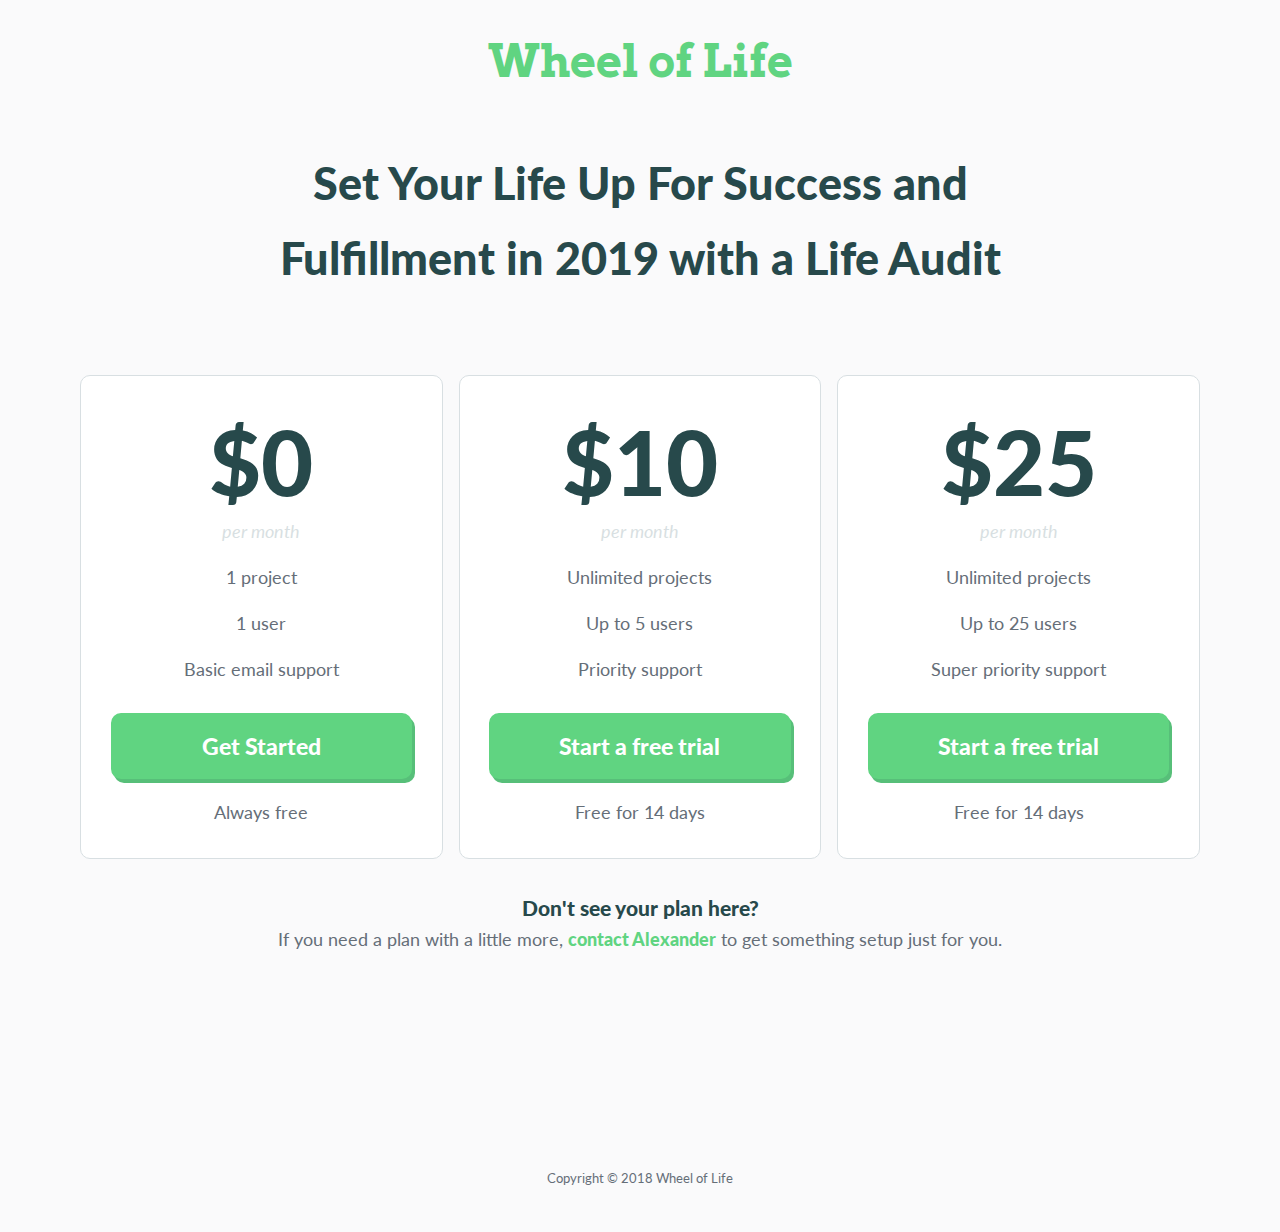
==== pricing.html @ 86a7bb22 "Init" ====
<!DOCTYPE html>
<html lang="en">
<head>

  <meta charset="utf-8" />
  <meta name="viewport" content="width=device-width,initial-scale=1.0">

  <title>Albatross | Smart project estimating</title>
  <meta name="description" content="Deliver software projects on time and under budget">
  <meta name="keywords" content="estimates, scoping, projects, project tracking">

  <link rel="stylesheet" type="text/css" href="assets/css/main.css" media="screen" />
  <link rel="stylesheet" type="text/css" href="assets/css/flexboxgrid.min.css" media="screen" />

  <!-- Hotjar Tracking Code for http://getalbatross.com/ -->
  <script>
      (function(h,o,t,j,a,r){
          h.hj=h.hj||function(){(h.hj.q=h.hj.q||[]).push(arguments)};
          h._hjSettings={hjid:584216,hjsv:5};
          a=o.getElementsByTagName('head')[0];
          r=o.createElement('script');r.async=1;
          r.src=t+h._hjSettings.hjid+j+h._hjSettings.hjsv;
          a.appendChild(r);
      })(window,document,'//static.hotjar.com/c/hotjar-','.js?sv=');
  </script>

  <script>
    (function(i,s,o,g,r,a,m){i['GoogleAnalyticsObject']=r;i[r]=i[r]||function(){
    (i[r].q=i[r].q||[]).push(arguments)},i[r].l=1*new Date();a=s.createElement(o),
    m=s.getElementsByTagName(o)[0];a.async=1;a.src=g;m.parentNode.insertBefore(a,m)
    })(window,document,'script','https://www.google-analytics.com/analytics.js','ga');

    ga('create', 'UA-50604120-3', 'auto');
    ga('send', 'pageview');

  </script>

</head>
<body>

  <header class="header cf" role="banner">
    <a href="index.html"><h1>Wheel of Life</h1></a>
  </header>

  <main class="main" role="main">
    <div class="row center-xs hero">
      <div class="col-sm-12 col-lg-9">
        <h1>
          Set Your Life Up For Success and Fulfillment in 2019 with a
          Life Audit
        </h1>
      </div>
    </div>
    <div class="row around-sm">

      <div class="col-xs-12 col-sm-4">
        <div class="pricing-container margin-top">
          <h1>$0</h1>
          <p class="grey">per month</p>
          <p class="margin-top">1 project<p>
          <p class="margin-top">1 user<p>
          <p class="margin-top">Basic email support<p>
          <a href="signup-1.html"><button>Get Started</button></a>
          <p class="margin-top">Always free</p>
        </div>
      </div>

      <div class="col-xs-12 col-sm-4">
        <div class="pricing-container margin-top">
          <h1>$10</h1>
          <p class="grey">per month</p>
          <p class="margin-top">Unlimited projects<p>
          <p class="margin-top">Up to 5 users<p>
          <p class="margin-top">Priority support<p>
          <a href="signup-2.html"><button>Start a free trial</button></a>
          <p class="margin-top">Free for 14 days</p>
        </div>
      </div>

      <div class="col-xs-12 col-sm-4">
        <div class="pricing-container margin-top">
          <h1>$25</h1>
          <p class="grey">per month</p>
          <p class="margin-top">Unlimited projects<p>
          <p class="margin-top">Up to 25 users<p>
          <p class="margin-top">Super priority support<p>
          <a href="signup-3.html"><button>Start a free trial</button></a>
          <p class="margin-top">Free for 14 days</p>
        </div>
      </div>

    </div>

    <div class="row center-xs">
      <div class="col-xs-12 col-sm-12">
        <h3>Don't see your plan here?</h3>
        <p>If you need a plan with a little more, <a href="mailto:alexandersyurchenko@gmail.com">contact Alexander</a> to get something setup just for you.</p>
      </div>
    </div>

  </main>

  <footer class="container">
    <p>Copyright © 2018 Wheel of Life</p>
  </footer>
</body>
</html>
---- assets/css/main.css ----
@import "https://fonts.googleapis.com/css?family=Lato:400,400i,900";
@import "https://fonts.googleapis.com/css?family=Arvo";
html {
  box-sizing: border-box;
  -webkit-font-smoothing: antialiased;
  -webkit-text-shadow: rgba(255, 255, 255, 0.01) 0 0 1px; }

*, *::before, *::after {
  box-sizing: inherit; }

body {
  background: #FAFAFB;
  color: #27494B;
  font-size: 18px;
  padding: 1rem; }

.header {
  border-bottom: none;
  margin: 0; }

hr {
  border-top: 1px solid #FAFAFB;
  border-left: none; }

body {
  line-height: 1.65;
  color: #27494B;
  font-family: "Lato", "Helvetica", sans-serif;
  font-size: 18px;
  font-style: normal; }

h1, h2, h3, h4, h5, h6 {
  color: #27494B;
  font-weight: 900;
  margin: 0; }

h1 {
  font-size: 2.5em; }

h2 {
  font-size: 1.45em; }

p {
  line-height: 1.65;
  color: #656E78;
  font-family: "Lato", "Helvetica", sans-serif;
  font-size: 1em;
  margin: 0; }
  p.bold {
    font-weight: 900; }
  p.grey {
    color: #D8DFE2;
    font-style: italic; }

a {
  color: #60D481;
  font-weight: 900;
  text-decoration: none; }

label {
  color: #D8DFE2;
  font-family: "Lato", "Helvetica", sans-serif;
  font-size: .65em; }

@media screen and (max-width: 900px) {
  h1 {
    font-size: 1.75em; } }
.base-margin-class, .margin-top, .margin-top-big, .margin-bottom, .margin-bottom-big, .padding-top, .padding-top-big, .padding-bottom, .padding-bottom-big, .padding-left-big {
  position: relative;
  display: block;
  width: 100%;
  overflow: hidden; }

.margin-top {
  margin-top: 1rem; }

.margin-top-big {
  margin-top: 2rem; }

.margin-bottom {
  margin-bottom: 1rem; }

.margin-bottom-big {
  margin-bottom: 2rem; }

.padding-top {
  padding-top: 1rem; }

.padding-top-big {
  padding-top: 2rem; }

.padding-bottom {
  padding-bottom: 1rem; }

.padding-bottom-big {
  padding-bottom: 2rem; }

.padding-left-big {
  padding-left: 2rem; }

.pull-left {
  float: left; }

.pull-right {
  float: right; }

.inline {
  display: inline; }

.jam-logo {
  margin: auto;
  position: relative;
  display: block;
  width: 25rem;
  height: 5rem;
  background-image: url("../../assets/images/jam-logo.svg");
  background-repeat: no-repeat;
  background-size: contain; }

@media (max-width: 900px) {
  .jam-logo {
    width: 20rem;
    height: 3rem; } }
button, [type='button'], [type='reset'], [type='submit'] {
  position: relative;
  box-shadow: 3px 4px 0 #57bf79;
  border-radius: 10px;
  border-width: 0;
  margin: 0;
  top: -3px;
  padding: 1rem 2rem;
  background-color: #60D481;
  color: #ffffff;
  font-family: "Lato", "Helvetica", sans-serif;
  font-size: 1.45rem;
  font-weight: 900;
  transition: 0.3s ease-in-out;
  outline: none;
  width: 100%;
  border: 3px solid #60D481; }
  button:hover, [type='button']:hover, [type='reset']:hover, [type='submit']:hover {
    cursor: pointer; }

[type='color'], [type='date'], [type='datetime'], [type='datetime-local'], [type='email'], [type='month'], [type='number'], [type='password'], [type='search'], [type='tel'], [type='text'], [type='time'], [type='url'], [type='week'], input:not([type]), textarea {
  outline: none;
  padding: 1rem;
  width: 100%;
  height: auto;
  border-radius: 8px;
  font-size: 1.25em;
  transition: 0.3s ease-in-out; }

.header {
  text-align: center; }
  .header h1 {
    color: #60D481;
    display: inline-block;
    font-family: "Arvo", sans-serif;
    font-weight: 900; }

.container {
  margin: 0 auto;
  max-width: 70rem; }

.row {
  padding: 1rem 0; }
  .row.hero {
    padding: 3rem 0; }

.main {
  margin: 0 auto;
  max-width: 70rem;
  padding: 0 0 10em 0; }

@media screen and (max-width: 900px) {
  .row.hero {
    padding: 1.5rem 0; } }
footer {
  padding: 1em 0;
  text-align: center; }
  footer p {
    font-size: 0.7em; }

.numbered-list .list-item {
  padding: 1rem 0; }
  .numbered-list .list-item .number {
    display: inline-block;
    font-size: 2.3rem;
    font-weight: 900;
    position: relative;
    width: 45px;
    vertical-align: top; }
    .numbered-list .list-item .number::after {
      content: '';
      background: #60D481;
      height: 80%;
      position: absolute;
      right: 0;
      top: 50%;
      transform: translateY(-50%);
      width: 5px; }
  .numbered-list .list-item .text {
    display: inline-block;
    padding: 0 0 0 1rem;
    width: calc(100% - 50px); }

.pricing-container {
  background: #ffffff;
  border: 1px solid #D8DFE2;
  border-radius: 10px;
  padding: 1.65em;
  text-align: center; }
  .pricing-container h1 {
    font-size: 5em;
    line-height: 7rem; }
    .pricing-container h1.custom {
      font-size: 3em; }
  .pricing-container button, .pricing-container [type='button'], .pricing-container [type='reset'], .pricing-container [type='submit'] {
    margin: 2rem 0 0 0; }

.signup-form [type='color'], .signup-form [type='date'], .signup-form [type='datetime'], .signup-form [type='datetime-local'], .signup-form [type='email'], .signup-form [type='month'], .signup-form [type='number'], .signup-form [type='password'], .signup-form [type='search'], .signup-form [type='tel'], .signup-form [type='text'], .signup-form [type='time'], .signup-form [type='url'], .signup-form [type='week'], .signup-form input:not([type]), .signup-form textarea {
  margin-right: 1em; }
.signup-form button, .signup-form [type='button'], .signup-form [type='reset'], .signup-form [type='submit'] {
  width: auto; }
.signup-form #mc_embed_signup_scroll {
  display: flex; }

@media screen and (max-width: 900px) {
  .signup-form #mc_embed_signup_scroll {
    display: flex;
    flex-wrap: wrap; }
    .signup-form #mc_embed_signup_scroll button, .signup-form #mc_embed_signup_scroll [type='button'], .signup-form #mc_embed_signup_scroll [type='reset'], .signup-form #mc_embed_signup_scroll [type='submit'] {
      margin-top: 1em; } }

/*# sourceMappingURL=main.css.map */
---- assets/css/flexboxgrid.min.css ----
.container,.container-fluid{margin-right:auto;margin-left:auto}.container-fluid{padding-right:2rem;padding-left:2rem}.row{box-sizing:border-box;display:-webkit-box;display:-ms-flexbox;display:flex;-webkit-box-flex:0;-ms-flex:0 1 auto;flex:0 1 auto;-webkit-box-orient:horizontal;-webkit-box-direction:normal;-ms-flex-direction:row;flex-direction:row;-ms-flex-wrap:wrap;flex-wrap:wrap;margin-right:-.5rem;margin-left:-.5rem}.row.reverse{-webkit-box-orient:horizontal;-webkit-box-direction:reverse;-ms-flex-direction:row-reverse;flex-direction:row-reverse}.col.reverse{-webkit-box-orient:vertical;-webkit-box-direction:reverse;-ms-flex-direction:column-reverse;flex-direction:column-reverse}.col-xs,.col-xs-1,.col-xs-10,.col-xs-11,.col-xs-12,.col-xs-2,.col-xs-3,.col-xs-4,.col-xs-5,.col-xs-6,.col-xs-7,.col-xs-8,.col-xs-9,.col-xs-offset-0,.col-xs-offset-1,.col-xs-offset-10,.col-xs-offset-11,.col-xs-offset-12,.col-xs-offset-2,.col-xs-offset-3,.col-xs-offset-4,.col-xs-offset-5,.col-xs-offset-6,.col-xs-offset-7,.col-xs-offset-8,.col-xs-offset-9{box-sizing:border-box;-webkit-box-flex:0;-ms-flex:0 0 auto;flex:0 0 auto;padding-right:.5rem;padding-left:.5rem}.col-xs{-webkit-box-flex:1;-ms-flex-positive:1;flex-grow:1;-ms-flex-preferred-size:0;flex-basis:0;max-width:100%}.col-xs-1{-ms-flex-preferred-size:8.33333333%;flex-basis:8.33333333%;max-width:8.33333333%}.col-xs-2{-ms-flex-preferred-size:16.66666667%;flex-basis:16.66666667%;max-width:16.66666667%}.col-xs-3{-ms-flex-preferred-size:25%;flex-basis:25%;max-width:25%}.col-xs-4{-ms-flex-preferred-size:33.33333333%;flex-basis:33.33333333%;max-width:33.33333333%}.col-xs-5{-ms-flex-preferred-size:41.66666667%;flex-basis:41.66666667%;max-width:41.66666667%}.col-xs-6{-ms-flex-preferred-size:50%;flex-basis:50%;max-width:50%}.col-xs-7{-ms-flex-preferred-size:58.33333333%;flex-basis:58.33333333%;max-width:58.33333333%}.col-xs-8{-ms-flex-preferred-size:66.66666667%;flex-basis:66.66666667%;max-width:66.66666667%}.col-xs-9{-ms-flex-preferred-size:75%;flex-basis:75%;max-width:75%}.col-xs-10{-ms-flex-preferred-size:83.33333333%;flex-basis:83.33333333%;max-width:83.33333333%}.col-xs-11{-ms-flex-preferred-size:91.66666667%;flex-basis:91.66666667%;max-width:91.66666667%}.col-xs-12{-ms-flex-preferred-size:100%;flex-basis:100%;max-width:100%}.col-xs-offset-0{margin-left:0}.col-xs-offset-1{margin-left:8.33333333%}.col-xs-offset-2{margin-left:16.66666667%}.col-xs-offset-3{margin-left:25%}.col-xs-offset-4{margin-left:33.33333333%}.col-xs-offset-5{margin-left:41.66666667%}.col-xs-offset-6{margin-left:50%}.col-xs-offset-7{margin-left:58.33333333%}.col-xs-offset-8{margin-left:66.66666667%}.col-xs-offset-9{margin-left:75%}.col-xs-offset-10{margin-left:83.33333333%}.col-xs-offset-11{margin-left:91.66666667%}.start-xs{-webkit-box-pack:start;-ms-flex-pack:start;justify-content:flex-start;text-align:start}.center-xs{-webkit-box-pack:center;-ms-flex-pack:center;justify-content:center;text-align:center}.end-xs{-webkit-box-pack:end;-ms-flex-pack:end;justify-content:flex-end;text-align:end}.top-xs{-webkit-box-align:start;-ms-flex-align:start;align-items:flex-start}.middle-xs{-webkit-box-align:center;-ms-flex-align:center;align-items:center}.bottom-xs{-webkit-box-align:end;-ms-flex-align:end;align-items:flex-end}.around-xs{-ms-flex-pack:distribute;justify-content:space-around}.between-xs{-webkit-box-pack:justify;-ms-flex-pack:justify;justify-content:space-between}.first-xs{-webkit-box-ordinal-group:0;-ms-flex-order:-1;order:-1}.last-xs{-webkit-box-ordinal-group:2;-ms-flex-order:1;order:1}@media only screen and (min-width:48em){.container{width:49rem}.col-sm,.col-sm-1,.col-sm-10,.col-sm-11,.col-sm-12,.col-sm-2,.col-sm-3,.col-sm-4,.col-sm-5,.col-sm-6,.col-sm-7,.col-sm-8,.col-sm-9,.col-sm-offset-0,.col-sm-offset-1,.col-sm-offset-10,.col-sm-offset-11,.col-sm-offset-12,.col-sm-offset-2,.col-sm-offset-3,.col-sm-offset-4,.col-sm-offset-5,.col-sm-offset-6,.col-sm-offset-7,.col-sm-offset-8,.col-sm-offset-9{box-sizing:border-box;-webkit-box-flex:0;-ms-flex:0 0 auto;flex:0 0 auto;padding-right:.5rem;padding-left:.5rem}.col-sm{-webkit-box-flex:1;-ms-flex-positive:1;flex-grow:1;-ms-flex-preferred-size:0;flex-basis:0;max-width:100%}.col-sm-1{-ms-flex-preferred-size:8.33333333%;flex-basis:8.33333333%;max-width:8.33333333%}.col-sm-2{-ms-flex-preferred-size:16.66666667%;flex-basis:16.66666667%;max-width:16.66666667%}.col-sm-3{-ms-flex-preferred-size:25%;flex-basis:25%;max-width:25%}.col-sm-4{-ms-flex-preferred-size:33.33333333%;flex-basis:33.33333333%;max-width:33.33333333%}.col-sm-5{-ms-flex-preferred-size:41.66666667%;flex-basis:41.66666667%;max-width:41.66666667%}.col-sm-6{-ms-flex-preferred-size:50%;flex-basis:50%;max-width:50%}.col-sm-7{-ms-flex-preferred-size:58.33333333%;flex-basis:58.33333333%;max-width:58.33333333%}.col-sm-8{-ms-flex-preferred-size:66.66666667%;flex-basis:66.66666667%;max-width:66.66666667%}.col-sm-9{-ms-flex-preferred-size:75%;flex-basis:75%;max-width:75%}.col-sm-10{-ms-flex-preferred-size:83.33333333%;flex-basis:83.33333333%;max-width:83.33333333%}.col-sm-11{-ms-flex-preferred-size:91.66666667%;flex-basis:91.66666667%;max-width:91.66666667%}.col-sm-12{-ms-flex-preferred-size:100%;flex-basis:100%;max-width:100%}.col-sm-offset-0{margin-left:0}.col-sm-offset-1{margin-left:8.33333333%}.col-sm-offset-2{margin-left:16.66666667%}.col-sm-offset-3{margin-left:25%}.col-sm-offset-4{margin-left:33.33333333%}.col-sm-offset-5{margin-left:41.66666667%}.col-sm-offset-6{margin-left:50%}.col-sm-offset-7{margin-left:58.33333333%}.col-sm-offset-8{margin-left:66.66666667%}.col-sm-offset-9{margin-left:75%}.col-sm-offset-10{margin-left:83.33333333%}.col-sm-offset-11{margin-left:91.66666667%}.start-sm{-webkit-box-pack:start;-ms-flex-pack:start;justify-content:flex-start;text-align:start}.center-sm{-webkit-box-pack:center;-ms-flex-pack:center;justify-content:center;text-align:center}.end-sm{-webkit-box-pack:end;-ms-flex-pack:end;justify-content:flex-end;text-align:end}.top-sm{-webkit-box-align:start;-ms-flex-align:start;align-items:flex-start}.middle-sm{-webkit-box-align:center;-ms-flex-align:center;align-items:center}.bottom-sm{-webkit-box-align:end;-ms-flex-align:end;align-items:flex-end}.around-sm{-ms-flex-pack:distribute;justify-content:space-around}.between-sm{-webkit-box-pack:justify;-ms-flex-pack:justify;justify-content:space-between}.first-sm{-webkit-box-ordinal-group:0;-ms-flex-order:-1;order:-1}.last-sm{-webkit-box-ordinal-group:2;-ms-flex-order:1;order:1}}@media only screen and (min-width:64em){.container{width:65rem}.col-md,.col-md-1,.col-md-10,.col-md-11,.col-md-12,.col-md-2,.col-md-3,.col-md-4,.col-md-5,.col-md-6,.col-md-7,.col-md-8,.col-md-9,.col-md-offset-0,.col-md-offset-1,.col-md-offset-10,.col-md-offset-11,.col-md-offset-12,.col-md-offset-2,.col-md-offset-3,.col-md-offset-4,.col-md-offset-5,.col-md-offset-6,.col-md-offset-7,.col-md-offset-8,.col-md-offset-9{box-sizing:border-box;-webkit-box-flex:0;-ms-flex:0 0 auto;flex:0 0 auto;padding-right:.5rem;padding-left:.5rem}.col-md{-webkit-box-flex:1;-ms-flex-positive:1;flex-grow:1;-ms-flex-preferred-size:0;flex-basis:0;max-width:100%}.col-md-1{-ms-flex-preferred-size:8.33333333%;flex-basis:8.33333333%;max-width:8.33333333%}.col-md-2{-ms-flex-preferred-size:16.66666667%;flex-basis:16.66666667%;max-width:16.66666667%}.col-md-3{-ms-flex-preferred-size:25%;flex-basis:25%;max-width:25%}.col-md-4{-ms-flex-preferred-size:33.33333333%;flex-basis:33.33333333%;max-width:33.33333333%}.col-md-5{-ms-flex-preferred-size:41.66666667%;flex-basis:41.66666667%;max-width:41.66666667%}.col-md-6{-ms-flex-preferred-size:50%;flex-basis:50%;max-width:50%}.col-md-7{-ms-flex-preferred-size:58.33333333%;flex-basis:58.33333333%;max-width:58.33333333%}.col-md-8{-ms-flex-preferred-size:66.66666667%;flex-basis:66.66666667%;max-width:66.66666667%}.col-md-9{-ms-flex-preferred-size:75%;flex-basis:75%;max-width:75%}.col-md-10{-ms-flex-preferred-size:83.33333333%;flex-basis:83.33333333%;max-width:83.33333333%}.col-md-11{-ms-flex-preferred-size:91.66666667%;flex-basis:91.66666667%;max-width:91.66666667%}.col-md-12{-ms-flex-preferred-size:100%;flex-basis:100%;max-width:100%}.col-md-offset-0{margin-left:0}.col-md-offset-1{margin-left:8.33333333%}.col-md-offset-2{margin-left:16.66666667%}.col-md-offset-3{margin-left:25%}.col-md-offset-4{margin-left:33.33333333%}.col-md-offset-5{margin-left:41.66666667%}.col-md-offset-6{margin-left:50%}.col-md-offset-7{margin-left:58.33333333%}.col-md-offset-8{margin-left:66.66666667%}.col-md-offset-9{margin-left:75%}.col-md-offset-10{margin-left:83.33333333%}.col-md-offset-11{margin-left:91.66666667%}.start-md{-webkit-box-pack:start;-ms-flex-pack:start;justify-content:flex-start;text-align:start}.center-md{-webkit-box-pack:center;-ms-flex-pack:center;justify-content:center;text-align:center}.end-md{-webkit-box-pack:end;-ms-flex-pack:end;justify-content:flex-end;text-align:end}.top-md{-webkit-box-align:start;-ms-flex-align:start;align-items:flex-start}.middle-md{-webkit-box-align:center;-ms-flex-align:center;align-items:center}.bottom-md{-webkit-box-align:end;-ms-flex-align:end;align-items:flex-end}.around-md{-ms-flex-pack:distribute;justify-content:space-around}.between-md{-webkit-box-pack:justify;-ms-flex-pack:justify;justify-content:space-between}.first-md{-webkit-box-ordinal-group:0;-ms-flex-order:-1;order:-1}.last-md{-webkit-box-ordinal-group:2;-ms-flex-order:1;order:1}}@media only screen and (min-width:75em){.container{width:76rem}.col-lg,.col-lg-1,.col-lg-10,.col-lg-11,.col-lg-12,.col-lg-2,.col-lg-3,.col-lg-4,.col-lg-5,.col-lg-6,.col-lg-7,.col-lg-8,.col-lg-9,.col-lg-offset-0,.col-lg-offset-1,.col-lg-offset-10,.col-lg-offset-11,.col-lg-offset-12,.col-lg-offset-2,.col-lg-offset-3,.col-lg-offset-4,.col-lg-offset-5,.col-lg-offset-6,.col-lg-offset-7,.col-lg-offset-8,.col-lg-offset-9{box-sizing:border-box;-webkit-box-flex:0;-ms-flex:0 0 auto;flex:0 0 auto;padding-right:.5rem;padding-left:.5rem}.col-lg{-webkit-box-flex:1;-ms-flex-positive:1;flex-grow:1;-ms-flex-preferred-size:0;flex-basis:0;max-width:100%}.col-lg-1{-ms-flex-preferred-size:8.33333333%;flex-basis:8.33333333%;max-width:8.33333333%}.col-lg-2{-ms-flex-preferred-size:16.66666667%;flex-basis:16.66666667%;max-width:16.66666667%}.col-lg-3{-ms-flex-preferred-size:25%;flex-basis:25%;max-width:25%}.col-lg-4{-ms-flex-preferred-size:33.33333333%;flex-basis:33.33333333%;max-width:33.33333333%}.col-lg-5{-ms-flex-preferred-size:41.66666667%;flex-basis:41.66666667%;max-width:41.66666667%}.col-lg-6{-ms-flex-preferred-size:50%;flex-basis:50%;max-width:50%}.col-lg-7{-ms-flex-preferred-size:58.33333333%;flex-basis:58.33333333%;max-width:58.33333333%}.col-lg-8{-ms-flex-preferred-size:66.66666667%;flex-basis:66.66666667%;max-width:66.66666667%}.col-lg-9{-ms-flex-preferred-size:75%;flex-basis:75%;max-width:75%}.col-lg-10{-ms-flex-preferred-size:83.33333333%;flex-basis:83.33333333%;max-width:83.33333333%}.col-lg-11{-ms-flex-preferred-size:91.66666667%;flex-basis:91.66666667%;max-width:91.66666667%}.col-lg-12{-ms-flex-preferred-size:100%;flex-basis:100%;max-width:100%}.col-lg-offset-0{margin-left:0}.col-lg-offset-1{margin-left:8.33333333%}.col-lg-offset-2{margin-left:16.66666667%}.col-lg-offset-3{margin-left:25%}.col-lg-offset-4{margin-left:33.33333333%}.col-lg-offset-5{margin-left:41.66666667%}.col-lg-offset-6{margin-left:50%}.col-lg-offset-7{margin-left:58.33333333%}.col-lg-offset-8{margin-left:66.66666667%}.col-lg-offset-9{margin-left:75%}.col-lg-offset-10{margin-left:83.33333333%}.col-lg-offset-11{margin-left:91.66666667%}.start-lg{-webkit-box-pack:start;-ms-flex-pack:start;justify-content:flex-start;text-align:start}.center-lg{-webkit-box-pack:center;-ms-flex-pack:center;justify-content:center;text-align:center}.end-lg{-webkit-box-pack:end;-ms-flex-pack:end;justify-content:flex-end;text-align:end}.top-lg{-webkit-box-align:start;-ms-flex-align:start;align-items:flex-start}.middle-lg{-webkit-box-align:center;-ms-flex-align:center;align-items:center}.bottom-lg{-webkit-box-align:end;-ms-flex-align:end;align-items:flex-end}.around-lg{-ms-flex-pack:distribute;justify-content:space-around}.between-lg{-webkit-box-pack:justify;-ms-flex-pack:justify;justify-content:space-between}.first-lg{-webkit-box-ordinal-group:0;-ms-flex-order:-1;order:-1}.last-lg{-webkit-box-ordinal-group:2;-ms-flex-order:1;order:1}}
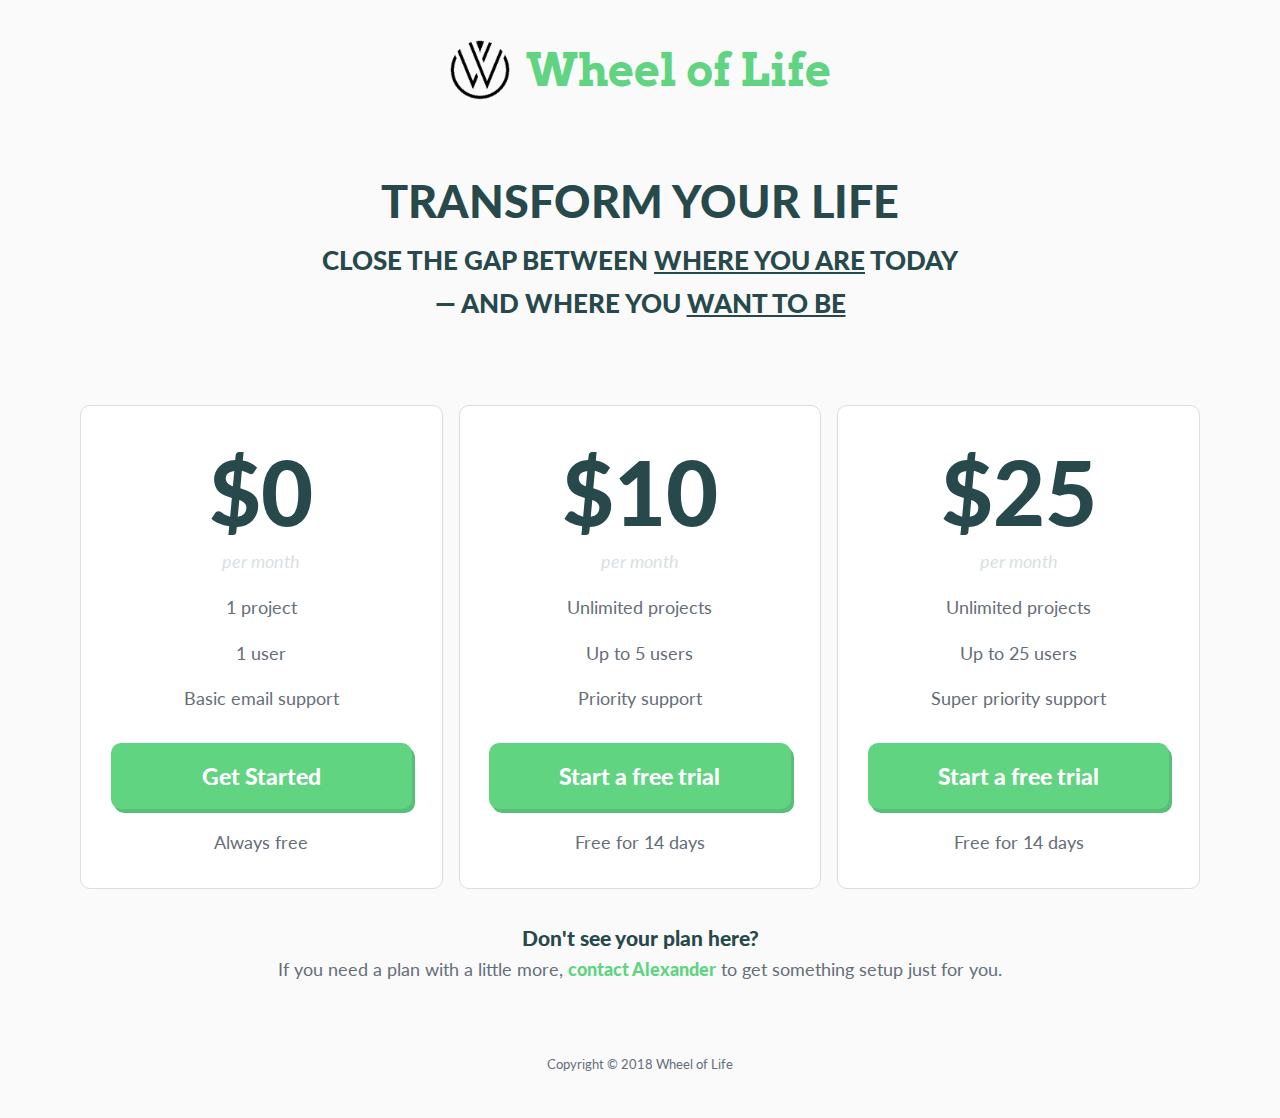
==== commit a4835f30: "Synch all pages" ====
--- a/pricing.html
+++ b/pricing.html
@@ -39,16 +39,26 @@
 <body>
 
   <header class="header cf" role="banner">
-    <a href="index.html"><h1>Wheel of Life</h1></a>
+    <a
+      style="display: flex; align-items: center;"
+      href="index.html">
+      <img style="width: 60px; margin: 16px; margin-left: auto;" src="wheel_of_life_logo.png"/>
+      <h1 style="margin-right: auto;">
+        Wheel of Life
+      </h1>
+    </a>
   </header>
 
   <main class="main" role="main">
     <div class="row center-xs hero">
       <div class="col-sm-12 col-lg-9">
         <h1>
-          Set Your Life Up For Success and Fulfillment in 2019 with a
-          Life Audit
+          TRANSFORM YOUR LIFE
         </h1>
+        <h2>
+          CLOSE THE GAP BETWEEN <u>WHERE YOU ARE</u> TODAY </br>
+          — AND WHERE YOU <u>WANT TO BE</u>
+        </h2>
       </div>
     </div>
     <div class="row around-sm">
--- a/assets/css/main.css
+++ b/assets/css/main.css
@@ -170,7 +170,7 @@
 .main {
   margin: 0 auto;
   max-width: 70rem;
-  padding: 0 0 10em 0; }
+  padding: 0 0 2em 0; }
 
 @media screen and (max-width: 900px) {
   .row.hero {
